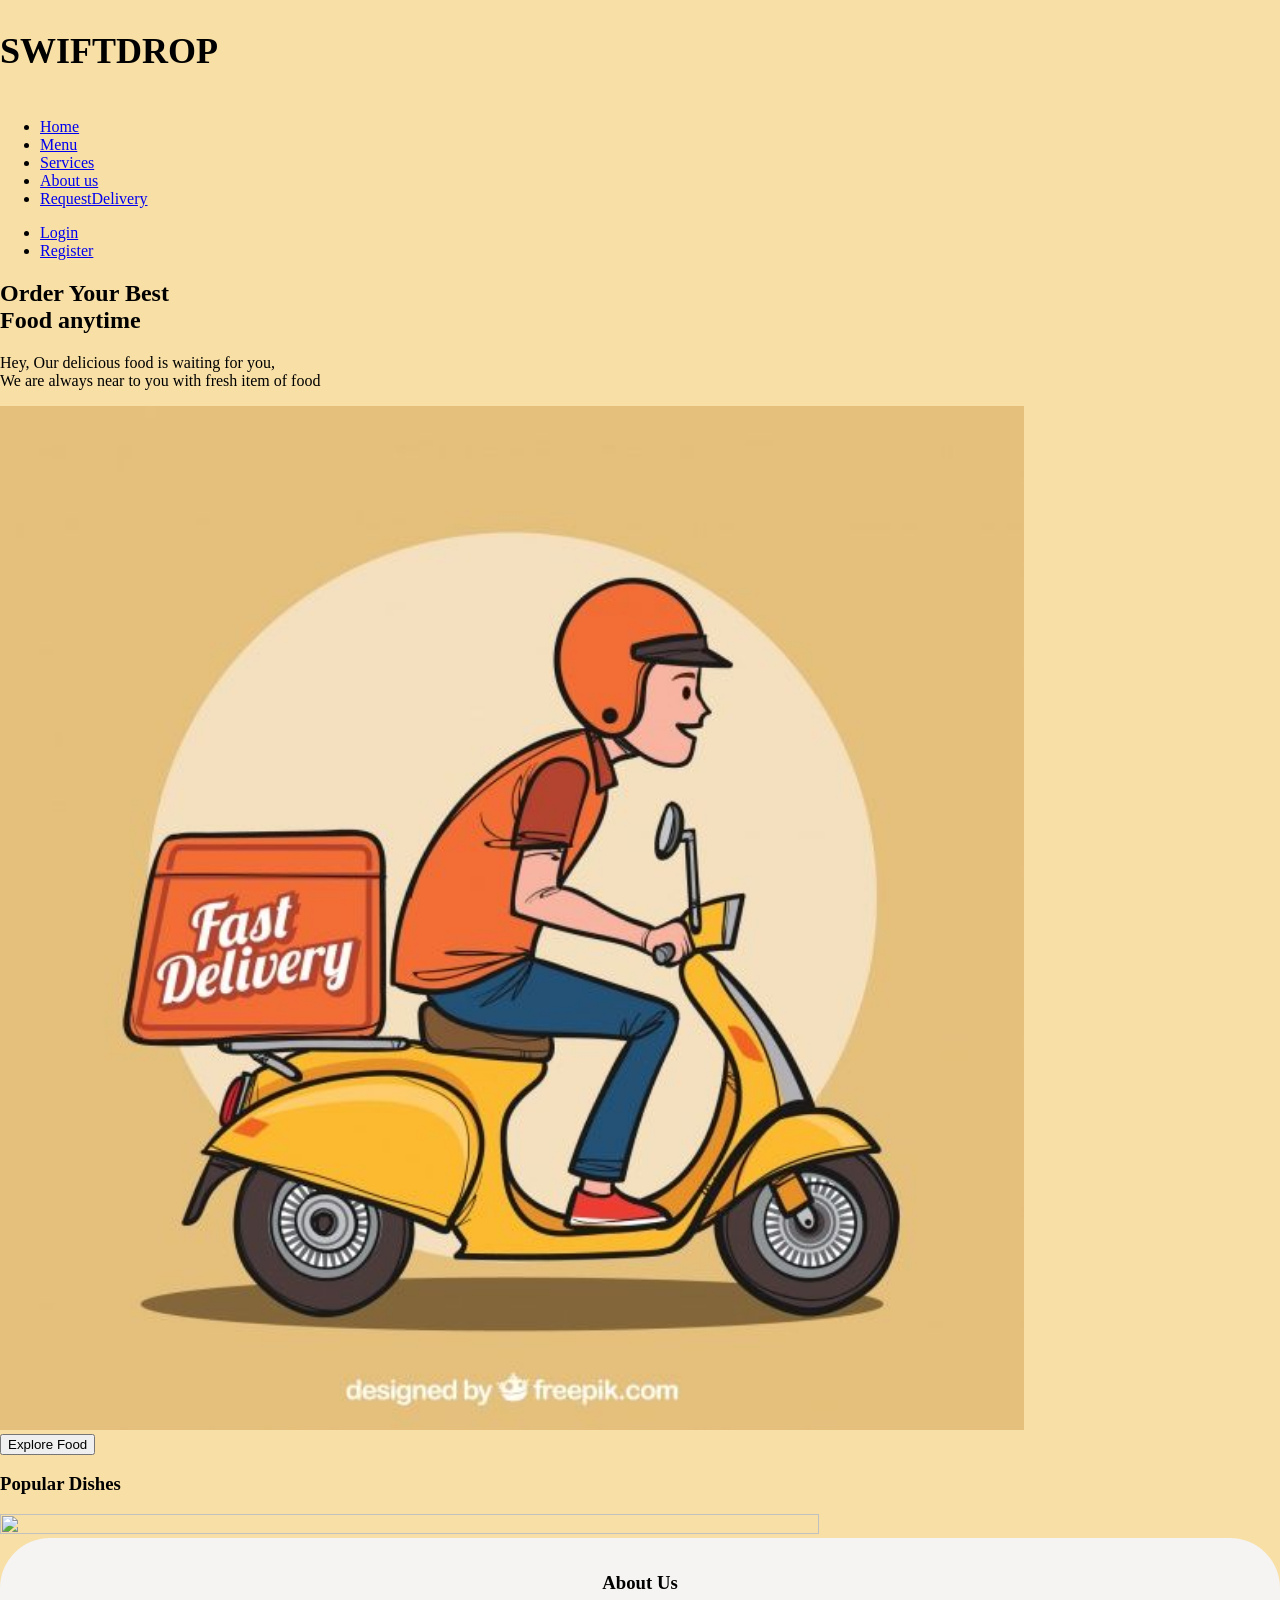
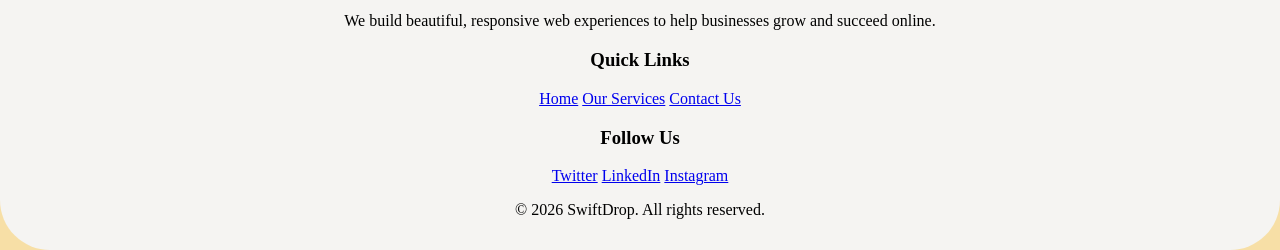
==== index.html @ 2331f998 "Merge branch 'bryan' of https://github.com/angel-01-cloud/project into bryan" ====
<!DOCTYPE html>
<html lang="en">
<head>
    <meta charset="UTF-8">
    <meta http-equiv="X-UA-Compatible" content="IE=edge">
    <link rel="stylesheet" href="/assets/css/index.css">
    <link rel="stylesheet" href="./assets/css/header-footer.css">
    <meta name="viewport" content="width=device-width, initial-scale=1.0">
    <title>SWIFTDROP DELIVERY AGENTS</title>
    <link rel="icon" type="logo.jpg" sizes="32x32" href="assets/images/logo.png">
</head>
<body>
      <header>
        <nav>
    
        <div class="nav">
            <div class="logo"><h1>SWIFT<b>DROP</b></h1></div>
            <ul>
                <li><a class="ACTIVE" href="/index.html">Home</a></li>
                <li><a href="./pages/restaurants-menu.html">Menu</a></li>
                <li><a href="/pages/restaurant.html">Services</a></li>
                <li><a href="./pages/about.html">About us</a></li>
                <li><a href="./pages/delivery.html">RequestDelivery</a></li>
            </ul>
            <div>
              <ul class="link">
             <li> <a href="./pages/login.html">Login</a></li>
              <li><a href="./pages/register.html">Register</a></li>
                </ul>
            </div>
             </div>

    </nav>
    </header>
    <section class="grid">
        <div class="content">
            <div class="content-left"></div>
            <div class="info">
                <h2>Order Your Best <br>Food anytime</h2>
                <p>Hey, Our delicious food is waiting for you, <br>
                We are always near to you with fresh item of food</p>
            </div>
            
            </div>
       
            <img src="/assets/images/deivery-image.jpg" alt="fried rice" class="Food-image">
            <figcaption>
                <button>Explore Food</button>
            </figcaption>
            
                
    </section>
    <section class="category">
        <div class="list-items">
            <h3>Popular Dishes</h3>
            <div class="card-list">
                <div class="card">
                    <img src="" alt="">
                </div>
            </div>
        </div>
    </section>
    <footer class="site-footer">
  <div class="footer-container">
    
      <h3>About Us</h3>
      <p>We build beautiful, responsive web experiences to help businesses grow and succeed online.</p>
      <h3>Quick Links</h3>
    
        <a href="#">Home</a>
        <a href="#">Our Services</a>
        <a href="#">Contact Us</a>
      
      <h3>Follow Us</h3>
        <a href="#">Twitter</a>
        <a href="#">LinkedIn</a>
        <a href="#">Instagram</a>
    

  
    <p>&copy; 2026 SwiftDrop. All rights reserved.</p>
  </div>
</footer>
</body>
</html>
---- assets/css/index.css ----
body{
    margin: 0;
    background-color: #f7dfa6;
    
}



/* ============INPUT=========== */

input{ 
    padding: 10px 20px;
    cursor: pointer;
    font-weight: 600;
}
img{
    width: 80%;
    height: 10%;
}
---- assets/css/header-footer.css ----
footer{
background:#f5f4f2;
color:black;
padding:15px;
text-align: center;
border: none;
border-radius: 50px;
}
.navbar {
    display: flex;
    justify-content: space-between;
    align-items: center;
    padding: 20px 0;
}

.logo {
    font-size: 24px;
    font-weight: 700;
    color: var(--primary-orange);
    display: flex;
    align-items: center;
    gap: 8px;
}

.nav-links {
    display: flex;
    gap: 30px;
    font-size: 14px;
    font-weight: 500;
}

.nav-links .active {
    font-weight: 700;
    position: relative;
}

.nav-links .active::after {
    content: '.';
    color: var(--primary-orange);
    position: absolute;
    bottom: -15px;
    left: 45%;
    font-size: 20px;
}

.nav-actions {
    display: flex;
    align-items: center;
    gap: 20px;
    font-size: 16px;
    color: #333;
}

.btn-login {
    background-color: var(--primary-orange);
    color: white;
    padding: 10px 24px;
    border-radius: 8px;
    font-weight: 600;
}
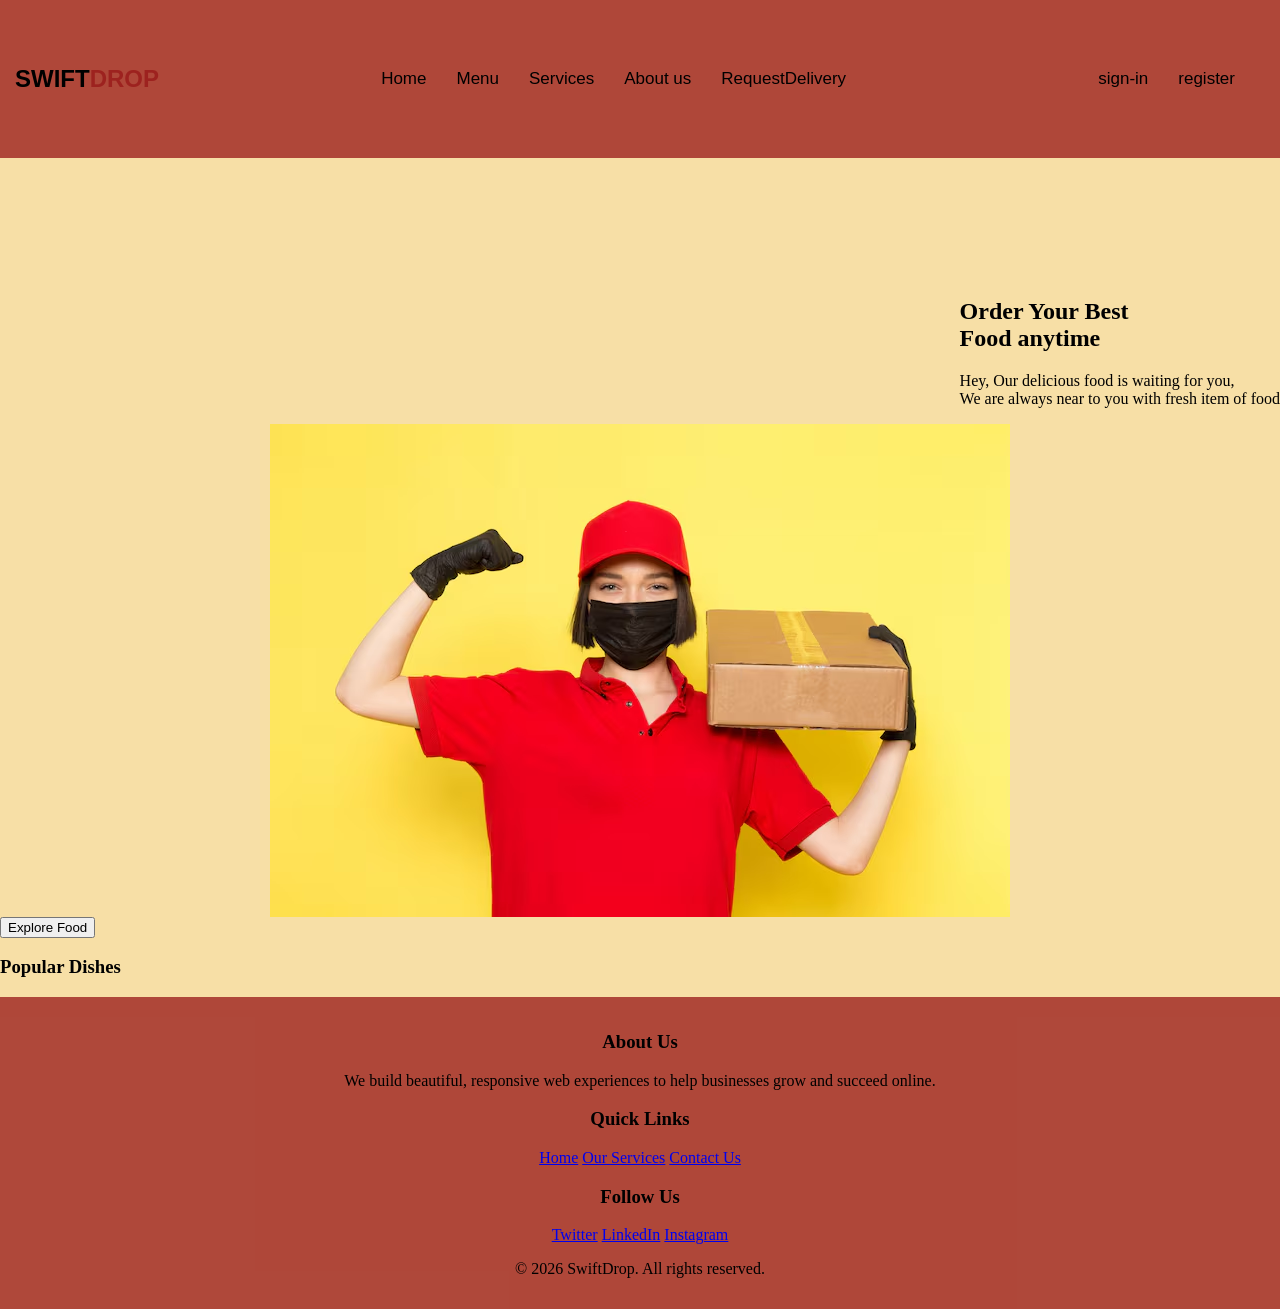
==== commit dc19faf5: "second commit" ====
--- a/index.html
+++ b/index.html
@@ -10,28 +10,30 @@
     <link rel="icon" type="logo.jpg" sizes="32x32" href="assets/images/logo.png">
 </head>
 <body>
-      <header>
+    <header>
         <nav>
     
         <div class="nav">
             <div class="logo"><h1>SWIFT<b>DROP</b></h1></div>
             <ul>
                 <li><a class="ACTIVE" href="/index.html">Home</a></li>
-                <li><a href="./pages/restaurants-menu.html">Menu</a></li>
+                <li><a href="/pages/restaurants-menu.html">Menu</a></li>
                 <li><a href="/pages/restaurant.html">Services</a></li>
-                <li><a href="./pages/about.html">About us</a></li>
-                <li><a href="./pages/delivery.html">RequestDelivery</a></li>
+                <li><a href="/pages/about.html">About us</a></li>
+                <li><a href="/pages/delivery.html">RequestDelivery</a></li>
             </ul>
             <div>
               <ul class="link">
-             <li> <a href="./pages/login.html">Login</a></li>
-              <li><a href="./pages/register.html">Register</a></li>
+             <li> <a href="login.html">sign-in</a></li>
+              <li><a href="register.html">register</a></li>
                 </ul>
             </div>
              </div>
 
     </nav>
     </header>
+
+
     <section class="grid">
         <div class="content">
             <div class="content-left"></div>
@@ -43,12 +45,12 @@
             
             </div>
        
-            <img src="/assets/images/deivery-image.jpg" alt="fried rice" class="Food-image">
+            <img src="/assets/images/background.jpg" alt="fried rice">
             <figcaption>
                 <button>Explore Food</button>
             </figcaption>
             
-                
+                </div>
     </section>
     <section class="category">
         <div class="list-items">
--- a/assets/css/index.css
+++ b/assets/css/index.css
@@ -8,7 +8,52 @@
 }
 
 
+/* ========Menu====== */
+.nav{
+    width: 100%;
+    display: flex;
+    justify-content: space-between;
+    align-items: center;
+    padding: 30px 0;
+}
 
+.nav .logo h1{
+    font-weight: 600;
+    font-family: sans-serif;
+    color: #000000;
+}
+
+.nav .logo b{
+    color: rgba(152, 22, 22, 0.752);
+}
+.nav ul{
+    display: flex;
+    list-style: none;
+}
+
+.nav ul li{
+    margin-right: 30px;
+}
+
+.nav ul li a{
+    text-decoration: none;
+    color: #000000;
+    font-weight: 500;
+    font-family: sans-serif;
+    font-size: 17px;
+}
+
+/* ======= Active =========*/
+
+.nav ul .active::after{
+    content: " ";
+    width: 50px;
+    height: 3px;
+    background-color: #f7dfa6;
+    display: flex;
+    position: relative;
+    margin-left: 10px;
+}
 /* ============INPUT=========== */
 
 input{ 
@@ -16,10 +61,62 @@
     cursor: pointer;
     font-weight: 600;
 }
-img{
-    width: 80%;
-    height: 10%;
+
+.signin{
+    background: transparent;
+    border: none;
 }
+
+.signup{
+    background-color: #ff511c;
+    color: #ffffff;
+
+}
+
+/* ==========CONTENT========== */
+.content{
+    display: grid;
+    grid-template-columns: 50% auto;
+    gap: 30px;
+    margin-top: 120px;
+    align-items: center;
+    justify-content: space-between;
+    width: 100%;
+}
+/* #Content Text*/
+/* ========LEFT-SIDE======== */
+
+
+/* #Content */
+/* ========BUTTON========= */
+img{ 
+    display: block;
+    margin-left: auto;
+    margin-right: auto;
+    
+}
+.content .content-left button{
+    padding: 10px 23px;
+    background-color: #ff511c;
+    color: #ffffff;
+    border-radius: 5px;
+    border: none;
+    cursor: pointer;
+}
+
+/* #Content Image*/
+/* ==========RIGHT-SIDE========= */
 
 
 
+/* #Content */
+/* =========ANIMATION========== */
+
+@keyframes rotate {
+    0%{
+        transform: rotate(0deg);
+     }
+     100%{
+        transform: rotate(360deg);
+     }
+}
--- a/assets/css/header-footer.css
+++ b/assets/css/header-footer.css
@@ -1,62 +1,65 @@
+header{
+background:rgba(152, 22, 22, 0.752);
+color:rgb(0, 0, 0);
+padding:15px;
+font-family: Georgia;
+text-align: left;
 
+}
 
 footer{
-background:#f5f4f2;
+background:rgba(152, 22, 22, 0.752);
 color:black;
 padding:15px;
 text-align: center;
-border: none;
-border-radius: 50px;
 }
-.navbar {
+.nav{
+    width: 100%;
     display: flex;
     justify-content: space-between;
     align-items: center;
-    padding: 20px 0;
+    padding: 30px 0;
 }
 
-.logo {
-    font-size: 24px;
-    font-weight: 700;
-    color: var(--primary-orange);
-    display: flex;
-    align-items: center;
-    gap: 8px;
+
+.nav .logo h1{
+    font-weight: 600;
+    font-family: sans-serif;
+    color: #000000;
 }
 
-.nav-links {
+.nav .logo b{
+    color: rgba(152, 22, 22, 0.752);
+}
+.nav ul{
     display: flex;
-    gap: 30px;
-    font-size: 14px;
-    font-weight: 500;
+    list-style: none;
 }
 
-.nav-links .active {
-    font-weight: 700;
-    position: relative;
+.nav ul li{
+    margin-right: 30px;
 }
 
-.nav-links .active::after {
-    content: '.';
-    color: var(--primary-orange);
-    position: absolute;
-    bottom: -15px;
-    left: 45%;
-    font-size: 20px;
+.nav ul li a{
+    text-decoration: none;
+    color: #000000;
+    font-weight: 500;
+    font-family: sans-serif;
+    font-size: 17px;
 }
 
-.nav-actions {
+/* ======= Active =========*/
+
+.nav ul .active::after{
+    content: " ";
+    width: 50px;
+    height: 3px;
+    background-color: #f7dfa6;
     display: flex;
-    align-items: center;
-    gap: 20px;
-    font-size: 16px;
-    color: #333;
+    position: relative;
+    margin-left: 10px;
 }
-
-.btn-login {
-    background-color: var(--primary-orange);
-    color: white;
-    padding: 10px 24px;
-    border-radius: 8px;
-    font-weight: 600;
-}+.link{
+      display: flex;
+    list-style: none;
+}
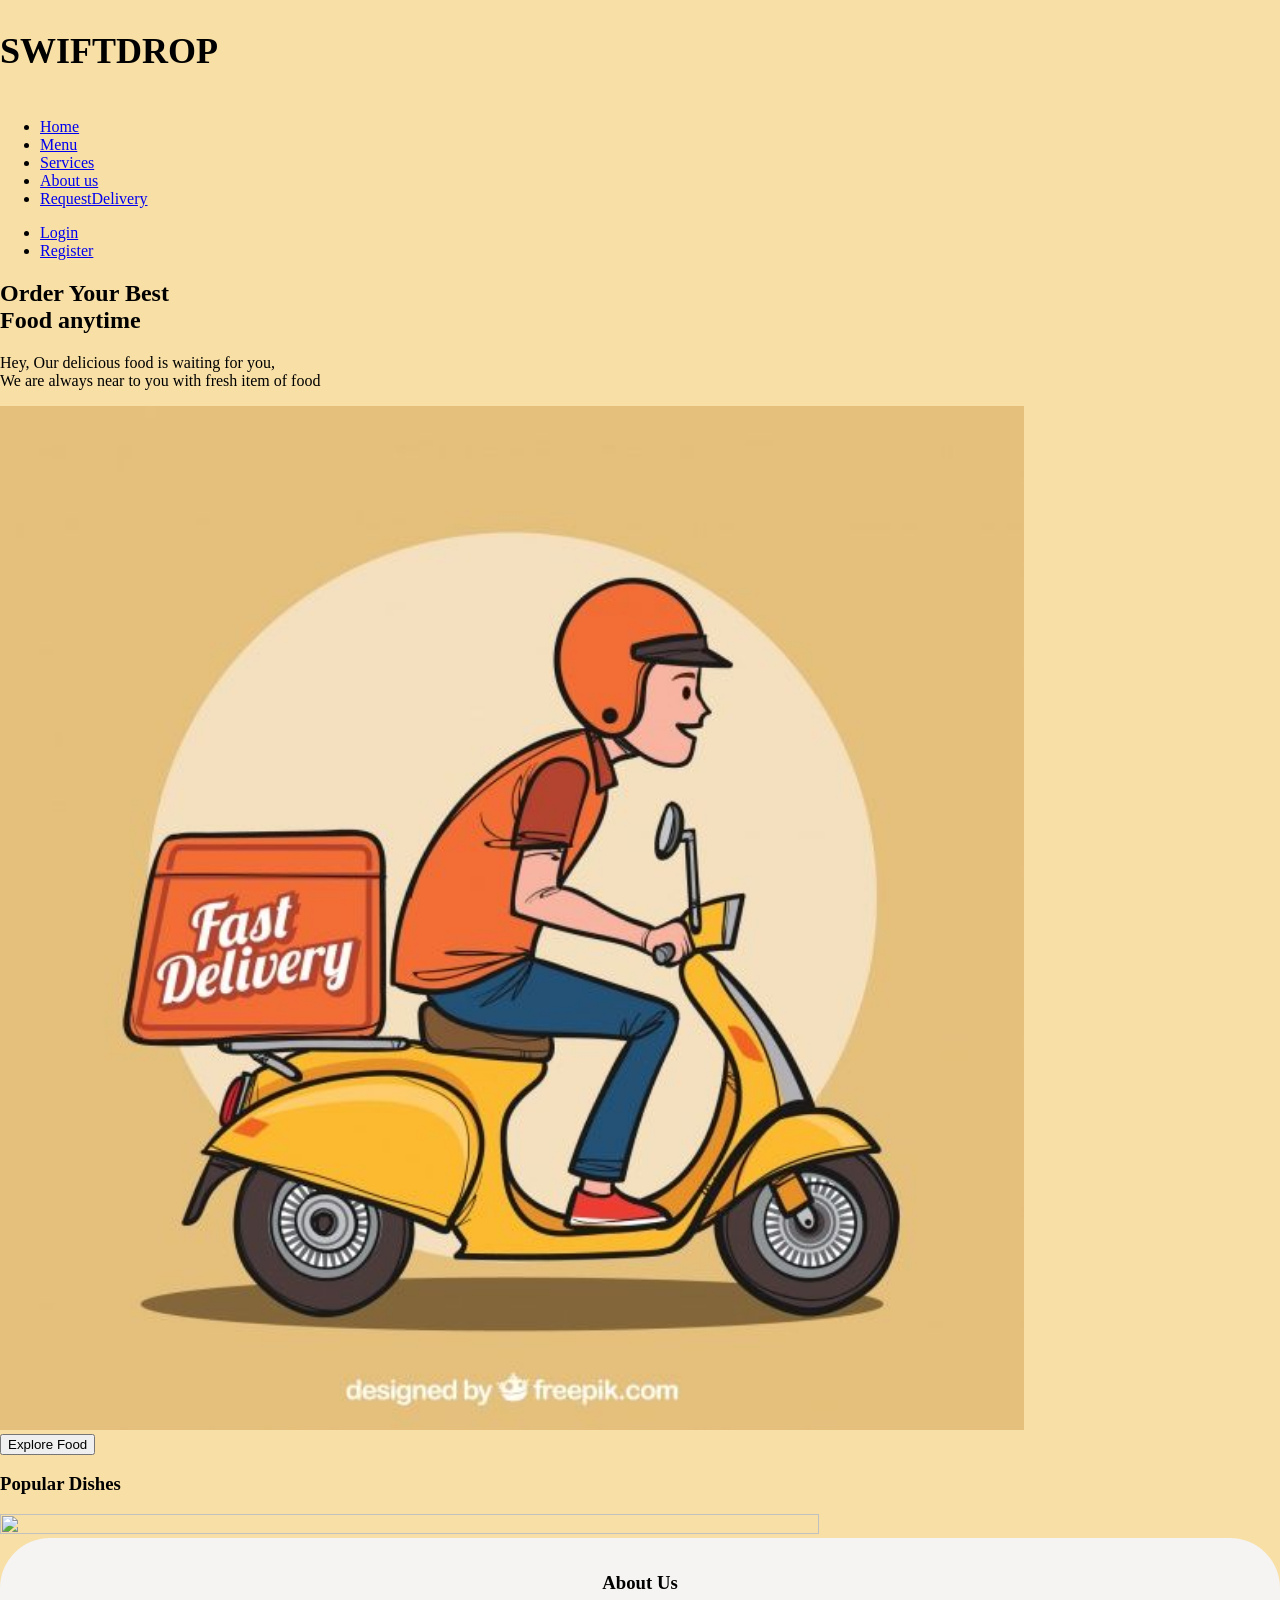
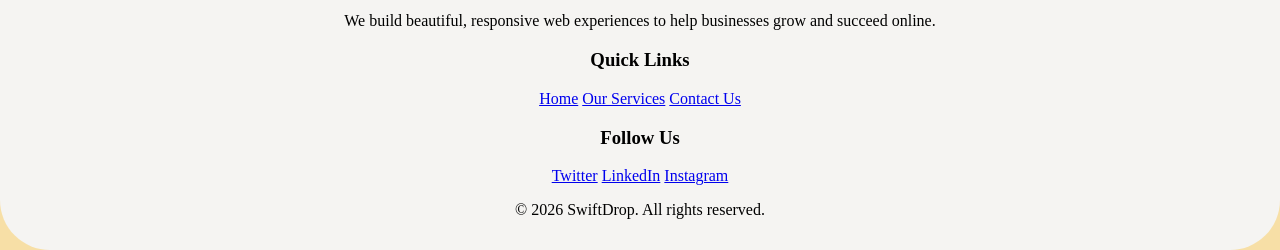
==== commit 82f7173e: "Merge pull request #2 from angel-01-cloud/bryan ze commi" ====
--- a/index.html
+++ b/index.html
@@ -10,30 +10,24 @@
     <link rel="icon" type="logo.jpg" sizes="32x32" href="assets/images/logo.png">
 </head>
 <body>
-    <header>
-        <nav>
-    
+    <section class="menu">
         <div class="nav">
             <div class="logo"><h1>SWIFT<b>DROP</b></h1></div>
             <ul>
                 <li><a class="ACTIVE" href="/index.html">Home</a></li>
-                <li><a href="/pages/restaurants-menu.html">Menu</a></li>
+                <li><a href="./pages/restaurants-menu.html">Menu</a></li>
                 <li><a href="/pages/restaurant.html">Services</a></li>
-                <li><a href="/pages/about.html">About us</a></li>
-                <li><a href="/pages/delivery.html">RequestDelivery</a></li>
+                <li><a href="./pages/about.html">About us</a></li>
+                <li><a href="./pages/delivery.html">RequestDelivery</a></li>
             </ul>
             <div>
               <ul class="link">
-             <li> <a href="login.html">sign-in</a></li>
-              <li><a href="register.html">register</a></li>
+             <li> <a href="./pages/login.html">Login</a></li>
+              <li><a href="./pages/register.html">Register</a></li>
                 </ul>
             </div>
              </div>
-
-    </nav>
-    </header>
-
-
+    </section>
     <section class="grid">
         <div class="content">
             <div class="content-left"></div>
@@ -45,12 +39,12 @@
             
             </div>
        
-            <img src="/assets/images/background.jpg" alt="fried rice">
+            <img src="/assets/images/deivery-image.jpg" alt="fried rice" class="Food-image">
             <figcaption>
                 <button>Explore Food</button>
             </figcaption>
             
-                </div>
+                
     </section>
     <section class="category">
         <div class="list-items">
--- a/assets/css/index.css
+++ b/assets/css/index.css
@@ -8,52 +8,7 @@
 }
 
 
-/* ========Menu====== */
-.nav{
-    width: 100%;
-    display: flex;
-    justify-content: space-between;
-    align-items: center;
-    padding: 30px 0;
-}
 
-.nav .logo h1{
-    font-weight: 600;
-    font-family: sans-serif;
-    color: #000000;
-}
-
-.nav .logo b{
-    color: rgba(152, 22, 22, 0.752);
-}
-.nav ul{
-    display: flex;
-    list-style: none;
-}
-
-.nav ul li{
-    margin-right: 30px;
-}
-
-.nav ul li a{
-    text-decoration: none;
-    color: #000000;
-    font-weight: 500;
-    font-family: sans-serif;
-    font-size: 17px;
-}
-
-/* ======= Active =========*/
-
-.nav ul .active::after{
-    content: " ";
-    width: 50px;
-    height: 3px;
-    background-color: #f7dfa6;
-    display: flex;
-    position: relative;
-    margin-left: 10px;
-}
 /* ============INPUT=========== */
 
 input{ 
@@ -61,62 +16,10 @@
     cursor: pointer;
     font-weight: 600;
 }
-
-.signin{
-    background: transparent;
-    border: none;
+img{
+    width: 80%;
+    height: 10%;
 }
-
-.signup{
-    background-color: #ff511c;
-    color: #ffffff;
-
-}
-
-/* ==========CONTENT========== */
-.content{
-    display: grid;
-    grid-template-columns: 50% auto;
-    gap: 30px;
-    margin-top: 120px;
-    align-items: center;
-    justify-content: space-between;
-    width: 100%;
-}
-/* #Content Text*/
-/* ========LEFT-SIDE======== */
-
-
-/* #Content */
-/* ========BUTTON========= */
-img{ 
-    display: block;
-    margin-left: auto;
-    margin-right: auto;
-    
-}
-.content .content-left button{
-    padding: 10px 23px;
-    background-color: #ff511c;
-    color: #ffffff;
-    border-radius: 5px;
-    border: none;
-    cursor: pointer;
-}
-
-/* #Content Image*/
-/* ==========RIGHT-SIDE========= */
 
 
 
-/* #Content */
-/* =========ANIMATION========== */
-
-@keyframes rotate {
-    0%{
-        transform: rotate(0deg);
-     }
-     100%{
-        transform: rotate(360deg);
-     }
-}
--- a/assets/css/header-footer.css
+++ b/assets/css/header-footer.css
@@ -1,65 +1,62 @@
-header{
-background:rgba(152, 22, 22, 0.752);
-color:rgb(0, 0, 0);
-padding:15px;
-font-family: Georgia;
-text-align: left;
 
-}
 
 footer{
-background:rgba(152, 22, 22, 0.752);
+background:#f5f4f2;
 color:black;
 padding:15px;
 text-align: center;
+border: none;
+border-radius: 50px;
 }
-.nav{
-    width: 100%;
+.navbar {
     display: flex;
     justify-content: space-between;
     align-items: center;
-    padding: 30px 0;
+    padding: 20px 0;
 }
 
-
-.nav .logo h1{
-    font-weight: 600;
-    font-family: sans-serif;
-    color: #000000;
+.logo {
+    font-size: 24px;
+    font-weight: 700;
+    color: var(--primary-orange);
+    display: flex;
+    align-items: center;
+    gap: 8px;
 }
 
-.nav .logo b{
-    color: rgba(152, 22, 22, 0.752);
-}
-.nav ul{
+.nav-links {
     display: flex;
-    list-style: none;
+    gap: 30px;
+    font-size: 14px;
+    font-weight: 500;
 }
 
-.nav ul li{
-    margin-right: 30px;
+.nav-links .active {
+    font-weight: 700;
+    position: relative;
 }
 
-.nav ul li a{
-    text-decoration: none;
-    color: #000000;
-    font-weight: 500;
-    font-family: sans-serif;
-    font-size: 17px;
+.nav-links .active::after {
+    content: '.';
+    color: var(--primary-orange);
+    position: absolute;
+    bottom: -15px;
+    left: 45%;
+    font-size: 20px;
 }
 
-/* ======= Active =========*/
+.nav-actions {
+    display: flex;
+    align-items: center;
+    gap: 20px;
+    font-size: 16px;
+    color: #333;
+}
 
-.nav ul .active::after{
-    content: " ";
-    width: 50px;
-    height: 3px;
-    background-color: #f7dfa6;
-    display: flex;
-    position: relative;
-    margin-left: 10px;
-}
-.link{
-      display: flex;
-    list-style: none;
-}
+.btn-login {
+    background-color: var(--primary-orange);
+    color: white;
+    padding: 10px 24px;
+    border-radius: 8px;
+    font-weight: 600;
+}
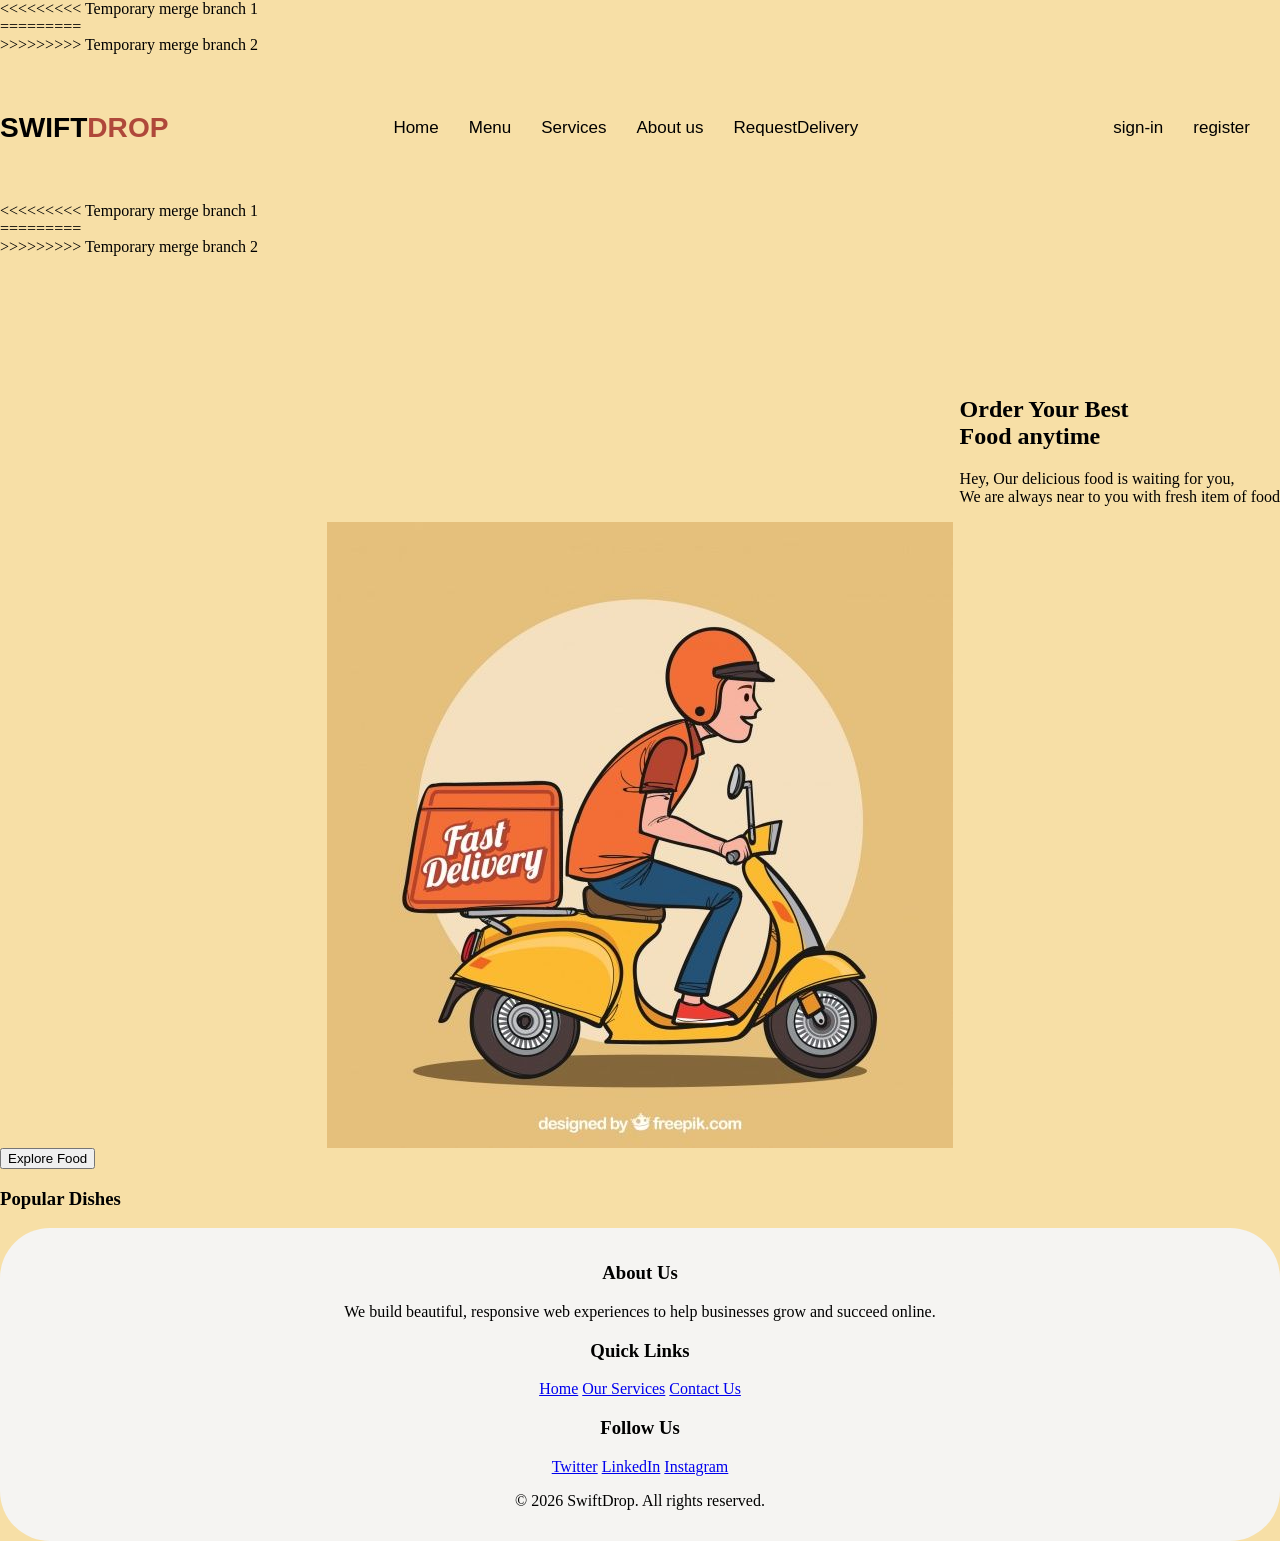
==== commit 9a288302: "third commit" ====
--- a/index.html
+++ b/index.html
@@ -10,24 +10,37 @@
     <link rel="icon" type="logo.jpg" sizes="32x32" href="assets/images/logo.png">
 </head>
 <body>
-    <section class="menu">
+<<<<<<<<< Temporary merge branch 1
+    <header>
+        <nav>
+=========
+      <header>
+        <nav>
+    
+>>>>>>>>> Temporary merge branch 2
         <div class="nav">
             <div class="logo"><h1>SWIFT<b>DROP</b></h1></div>
             <ul>
                 <li><a class="ACTIVE" href="/index.html">Home</a></li>
-                <li><a href="./pages/restaurants-menu.html">Menu</a></li>
+                <li><a href="/pages/restaurants-menu.html">Menu</a></li>
                 <li><a href="/pages/restaurant.html">Services</a></li>
-                <li><a href="./pages/about.html">About us</a></li>
-                <li><a href="./pages/delivery.html">RequestDelivery</a></li>
+                <li><a href="/pages/about.html">About us</a></li>
+                <li><a href="/pages/delivery.html">RequestDelivery</a></li>
             </ul>
             <div>
               <ul class="link">
-             <li> <a href="./pages/login.html">Login</a></li>
-              <li><a href="./pages/register.html">Register</a></li>
+             <li> <a href="login.html">sign-in</a></li>
+              <li><a href="register.html">register</a></li>
                 </ul>
             </div>
              </div>
-    </section>
+<<<<<<<<< Temporary merge branch 1
+             </nav>
+=========
+
+    </nav>
+>>>>>>>>> Temporary merge branch 2
+    </header>
     <section class="grid">
         <div class="content">
             <div class="content-left"></div>
--- a/assets/css/index.css
+++ b/assets/css/index.css
@@ -16,9 +16,53 @@
     cursor: pointer;
     font-weight: 600;
 }
+<<<<<<< HEAD
+
+.signin{
+    background: transparent;
+    border: none;
+}
+
+.signup{
+    background-color: #ff511c;
+    color: #ffffff;
+
+}
+
+/* ==========CONTENT========== */
+.content{
+    display: grid;
+    grid-template-columns: 50% auto;
+    gap: 30px;
+    margin-top: 120px;
+    align-items: center;
+    justify-content: space-between;
+    width: 100%;
+}
+/* #Content Text*/
+/* ========LEFT-SIDE======== */
+
+
+/* #Content */
+/* ========BUTTON========= */
+img{ 
+    display: block;
+    margin-left: auto;
+    margin-right: auto;
+    
+}
+.content .content-left button{
+    padding: 10px 23px;
+    background-color: #ff511c;
+    color: #ffffff;
+    border-radius: 5px;
+    border: none;
+    cursor: pointer;
+=======
 img{
     width: 80%;
     height: 10%;
+>>>>>>> 474cf86bf242552d53329ace3ba8c3012b747d9c
 }
 
 
--- a/assets/css/header-footer.css
+++ b/assets/css/header-footer.css
@@ -59,4 +59,54 @@
     padding: 10px 24px;
     border-radius: 8px;
     font-weight: 600;
-}+}
+.nav{
+    width: 100%;
+    display: flex;
+    justify-content: space-between;
+    align-items: center;
+    padding: 30px 0;
+}
+
+
+.nav .logo h1{
+    font-weight: 600;
+    font-family: sans-serif;
+    color: #000000;
+}
+
+.nav .logo b{
+    color: rgba(152, 22, 22, 0.752);
+}
+.nav ul{
+    display: flex;
+    list-style: none;
+}
+
+.nav ul li{
+    margin-right: 30px;
+}
+
+.nav ul li a{
+    text-decoration: none;
+    color: #000000;
+    font-weight: 500;
+    font-family: sans-serif;
+    font-size: 17px;
+}
+
+/* ======= Active =========*/
+
+.nav ul .active::after{
+    content: " ";
+    width: 50px;
+    height: 3px;
+    background-color: #f7dfa6;
+    display: flex;
+    position: relative;
+    margin-left: 10px;
+}
+.link{
+      display: flex;
+    list-style: none;
+}
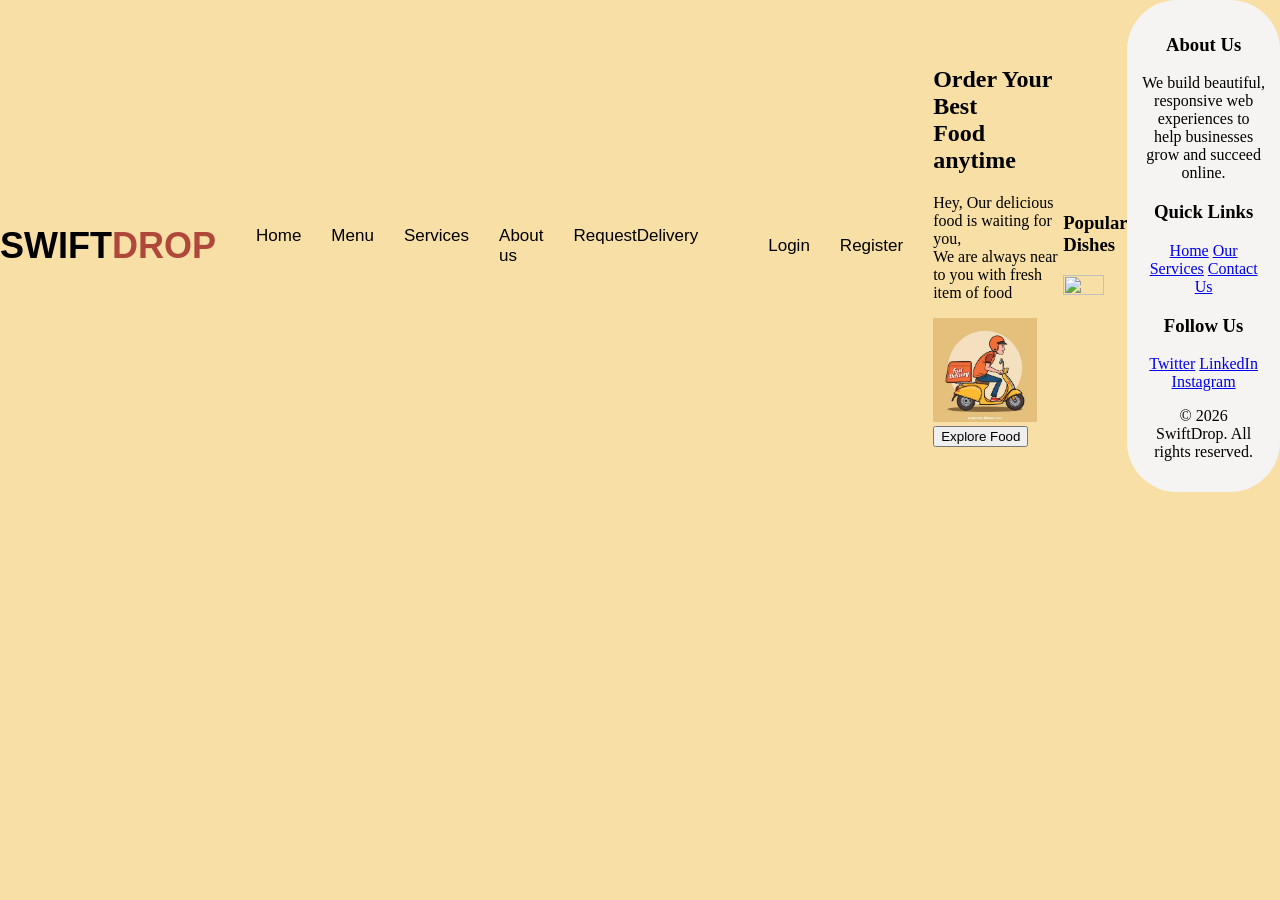
==== commit 501545a4: "Merge branch 'main' into thiery" ====
--- a/index.html
+++ b/index.html
@@ -10,37 +10,24 @@
     <link rel="icon" type="logo.jpg" sizes="32x32" href="assets/images/logo.png">
 </head>
 <body>
-<<<<<<<<< Temporary merge branch 1
-    <header>
-        <nav>
-=========
-      <header>
-        <nav>
-    
->>>>>>>>> Temporary merge branch 2
+    <section class="menu">
         <div class="nav">
             <div class="logo"><h1>SWIFT<b>DROP</b></h1></div>
             <ul>
                 <li><a class="ACTIVE" href="/index.html">Home</a></li>
-                <li><a href="/pages/restaurants-menu.html">Menu</a></li>
+                <li><a href="./pages/restaurants-menu.html">Menu</a></li>
                 <li><a href="/pages/restaurant.html">Services</a></li>
-                <li><a href="/pages/about.html">About us</a></li>
-                <li><a href="/pages/delivery.html">RequestDelivery</a></li>
+                <li><a href="./pages/about.html">About us</a></li>
+                <li><a href="./pages/delivery.html">RequestDelivery</a></li>
             </ul>
             <div>
               <ul class="link">
-             <li> <a href="login.html">sign-in</a></li>
-              <li><a href="register.html">register</a></li>
+             <li> <a href="./pages/login.html">Login</a></li>
+              <li><a href="./pages/register.html">Register</a></li>
                 </ul>
             </div>
              </div>
-<<<<<<<<< Temporary merge branch 1
-             </nav>
-=========
-
-    </nav>
->>>>>>>>> Temporary merge branch 2
-    </header>
+    </section>
     <section class="grid">
         <div class="content">
             <div class="content-left"></div>
--- a/assets/css/index.css
+++ b/assets/css/index.css
@@ -4,6 +4,9 @@
 body{
     margin: 0;
     background-color: #f7dfa6;
+    display: flex;
+    justify-content: center;
+    align-items: center;
     
 }
 
@@ -16,53 +19,9 @@
     cursor: pointer;
     font-weight: 600;
 }
-<<<<<<< HEAD
-
-.signin{
-    background: transparent;
-    border: none;
-}
-
-.signup{
-    background-color: #ff511c;
-    color: #ffffff;
-
-}
-
-/* ==========CONTENT========== */
-.content{
-    display: grid;
-    grid-template-columns: 50% auto;
-    gap: 30px;
-    margin-top: 120px;
-    align-items: center;
-    justify-content: space-between;
-    width: 100%;
-}
-/* #Content Text*/
-/* ========LEFT-SIDE======== */
-
-
-/* #Content */
-/* ========BUTTON========= */
-img{ 
-    display: block;
-    margin-left: auto;
-    margin-right: auto;
-    
-}
-.content .content-left button{
-    padding: 10px 23px;
-    background-color: #ff511c;
-    color: #ffffff;
-    border-radius: 5px;
-    border: none;
-    cursor: pointer;
-=======
 img{
     width: 80%;
     height: 10%;
->>>>>>> 474cf86bf242552d53329ace3ba8c3012b747d9c
 }
 
 
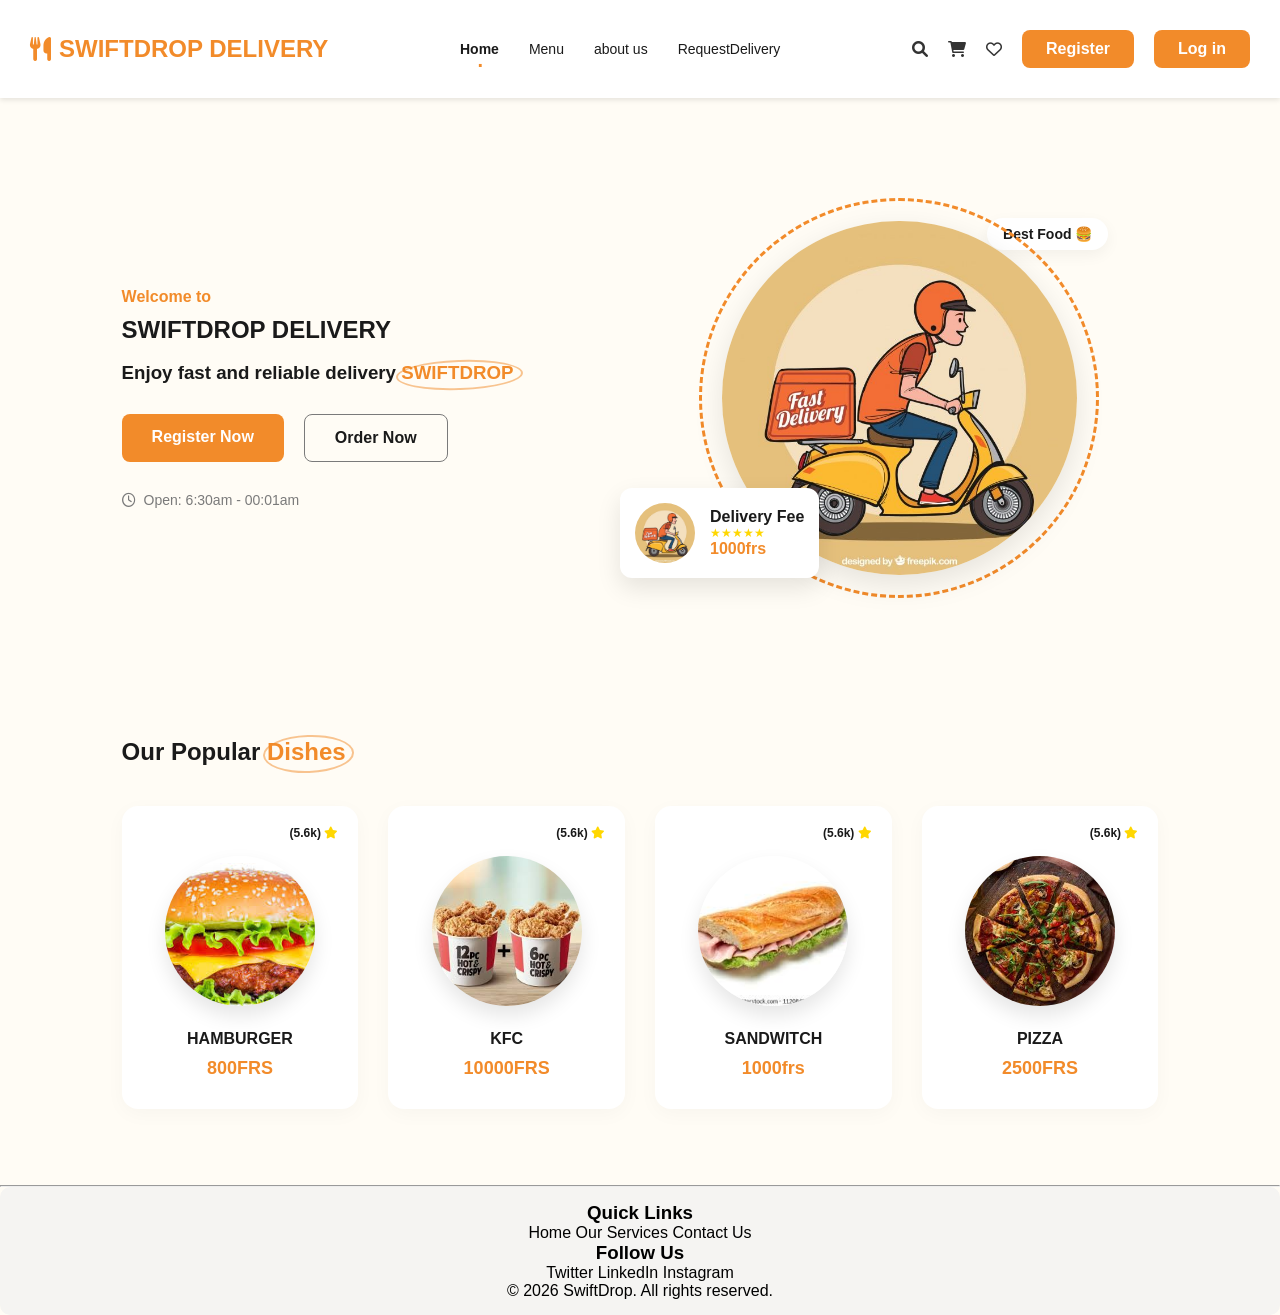
==== commit cd48e50b: "first commit" ====
--- a/index.html
+++ b/index.html
@@ -2,65 +2,114 @@
 <html lang="en">
 <head>
     <meta charset="UTF-8">
-    <meta http-equiv="X-UA-Compatible" content="IE=edge">
-    <link rel="stylesheet" href="/assets/css/index.css">
-    <link rel="stylesheet" href="./assets/css/header-footer.css">
     <meta name="viewport" content="width=device-width, initial-scale=1.0">
-    <title>SWIFTDROP DELIVERY AGENTS</title>
-    <link rel="icon" type="logo.jpg" sizes="32x32" href="assets/images/logo.png">
+    <title>SWIFTDROP DELIVERY</title>
+    <link href="https://fonts.googleapis.com/css2?family=Poppins:wght@400;500;600;700&display=swap" rel="stylesheet">
+    <link rel="stylesheet" href="https://cdnjs.cloudflare.com/ajax/libs/font-awesome/6.0.0/css/all.min.css">
+    <link rel="stylesheet" href="/assets/css/header-footer.css">
+    <link rel="stylesheet" href="/assets/css/idex.css">
+    <script src="/assets/js/responsive.js"></script>
+    
 </head>
 <body>
-    <section class="menu">
-        <div class="nav">
-            <div class="logo"><h1>SWIFT<b>DROP</b></h1></div>
-            <ul>
-                <li><a class="ACTIVE" href="/index.html">Home</a></li>
-                <li><a href="./pages/restaurants-menu.html">Menu</a></li>
-                <li><a href="/pages/restaurant.html">Services</a></li>
-                <li><a href="./pages/about.html">About us</a></li>
-                <li><a href="./pages/delivery.html">RequestDelivery</a></li>
-            </ul>
-            <div>
-              <ul class="link">
-             <li> <a href="./pages/login.html">Login</a></li>
-              <li><a href="./pages/register.html">Register</a></li>
-                </ul>
-            </div>
-             </div>
-    </section>
-    <section class="grid">
-        <div class="content">
-            <div class="content-left"></div>
-            <div class="info">
-                <h2>Order Your Best <br>Food anytime</h2>
-                <p>Hey, Our delicious food is waiting for you, <br>
-                We are always near to you with fresh item of food</p>
+
+    <header class="navbar">
+        <div class="logo">
+            <i class="fa-solid fa-utensils" style="color: #f28b2a;"></i>
+            <span>SWIFTDROP DELIVERY</span>
+        </div>
+        <nav class="nav-links">
+            <a href="index.html" class="active">Home</a>
+            <a href="/pages/restaurants-menu.html">Menu</a>
+            <a href="/pages/about.html">about us</a>
+            <a href="/pages/delivery.html">RequestDelivery</a>
+            
+        </nav>
+        <div class="nav-actions">
+            <i class="fa-solid fa-magnifying-glass"></i>
+            <i class="fa-solid fa-cart-shopping"></i>
+            <i class="fa-regular fa-heart"></i>
+            <a href="/pages/register.html" class="btn-login">Register</a>
+             <a href="/pages/login.html" class="btn-login">Log in</a>
+        </div>
+    </header>
+
+    <main>
+        <section class="hero">
+            <div class="hero-content">
+                <p class="welcome-text">Welcome to</p>
+                <h2>SWIFTDROP DELIVERY</h2><br><h3>Enjoy fast and reliable delivery  <span class="highlight">SWIFTDROP</span></h3>
+                <p class="description">
+
+                </p>
+                <div class="hero-buttons">
+                    <a href="/pages/register.html" class="btn-primary">Register Now</a>
+                    <a href="/pages/delivery.html" class="btn-secondary"> Order Now</a>
+                </div>
+                <div class="hours">
+                    <i class="fa-regular fa-clock"></i> Open: 6:30am - 00:01am
+                </div>
             </div>
             
-            </div>
-       
-            <img src="/assets/images/deivery-image.jpg" alt="fried rice" class="Food-image">
-            <figcaption>
-                <button>Explore Food</button>
-            </figcaption>
-            
+            <div class="hero-image-wrapper">
+                <div class="floating-badge top-right">Best Food 🍔</div>
                 
-    </section>
-    <section class="category">
-        <div class="list-items">
-            <h3>Popular Dishes</h3>
-            <div class="card-list">
-                <div class="card">
-                    <img src="" alt="">
+                <div class="main-plate-container">
+                    <img src="/assets/images/deivery-image.jpg" alt="Healthy Salad" class="main-plate">
+                </div>
+                
+                <div class="floating-card bottom-left">
+                    <img src="/assets/images/deivery-image.jpg" alt="Small salad">
+                    <div class="card-info">
+                        <h4>Delivery Fee</h4>
+                        <div class="stars">★★★★★</div>
+                        <p>1000frs</p>
+                    </div>
                 </div>
             </div>
-        </div>
-    </section>
+        </section>
+
+        <section class="popular-dishes">
+            <div class="section-header">
+                <h2>Our Popular <span class="highlight">Dishes</span></h2>
+                
+            </div>
+
+            <div class="dishes-grid">
+                <div class="dish-card">
+                    <span class="rating">(5.6k) <i class="fa-solid fa-star"></i></span>
+                    <img src="/assets/images/burger.jpg" alt="Hamburger">
+                    <h3>HAMBURGER</h3>
+                    <p class="price">800FRS</p>
+                </div>
+
+                <div class="dish-card">
+                    <span class="rating">(5.6k) <i class="fa-solid fa-star"></i></span>
+                    <img src="/assets/images/kfc.jpg" alt="kfc">
+                    <h3>KFC</h3>
+                    <p class="price">10000FRS</p>
+                </div>
+
+                <div class="dish-card">
+                    <span class="rating">(5.6k) <i class="fa-solid fa-star"></i></span>
+                    <img src="/assets/images/sandwitch.jpg" alt="Pasta">
+                    <h3>SANDWITCH</h3>
+                    <p class="price">1000frs</p>
+                </div>
+
+                <div class="dish-card">
+                    <span class="rating">(5.6k) <i class="fa-solid fa-star"></i></span>
+                    <img src="/assets/images/pizza.jpg" alt="pizza">
+                    <h3>PIZZA</h3>
+                    <p class="price">2500FRS</p>
+                </div>
+            </div>
+        </section>
+    </main>
+    <br><br>
+    <hr>
     <footer class="site-footer">
   <div class="footer-container">
-    
-      <h3>About Us</h3>
-      <p>We build beautiful, responsive web experiences to help businesses grow and succeed online.</p>
       <h3>Quick Links</h3>
     
         <a href="#">Home</a>
@@ -77,5 +126,6 @@
     <p>&copy; 2026 SwiftDrop. All rights reserved.</p>
   </div>
 </footer>
+
 </body>
 </html>
--- a/assets/css/header-footer.css
+++ b/assets/css/header-footer.css
@@ -6,13 +6,31 @@
 padding:15px;
 text-align: center;
 border: none;
-border-radius: 50px;
-}
+border-radius: 10px;
+width: 100%;
+margin: 0;
+box-sizing: border-box;
+}
+header{
+    position: sticky;
+    top: 0;
+    left: 0;
+    right: 0;
+    width: 100%;
+    border: none;
+    background-color: #ffffff;
+    z-index: 100;
+    box-shadow: 0 2px 5px rgba(0, 0, 0, 0.1);
+    margin: 0;
+    box-sizing: border-box;
+    padding: 0 5%;
+}
+
 .navbar {
     display: flex;
     justify-content: space-between;
     align-items: center;
-    padding: 20px 0;
+    padding: 30px ;
 }
 
 .logo {
@@ -110,3 +128,316 @@
       display: flex;
     list-style: none;
 }
+
+/* ========== RESPONSIVE DESIGN ========== */
+
+/* Hamburger Menu Styles */
+.hamburger {
+    display: none;
+    flex-direction: column;
+    cursor: pointer;
+    gap: 6px;
+}
+
+.hamburger span {
+    width: 25px;
+    height: 3px;
+    background-color: #000;
+    border-radius: 3px;
+    transition: 0.3s;
+}
+
+.hamburger.active span:nth-child(1) {
+    transform: rotate(45deg) translate(8px, 8px);
+}
+
+.hamburger.active span:nth-child(2) {
+    opacity: 0;
+}
+
+.hamburger.active span:nth-child(3) {
+    transform: rotate(-45deg) translate(7px, -7px);
+}
+
+/* Tablet Navigation (769px - 1024px) */
+@media (max-width: 1024px) {
+    .navbar {
+        padding: 20px;
+    }
+
+    .logo {
+        font-size: 20px;
+    }
+
+    .nav-links {
+        gap: 20px;
+        font-size: 13px;
+    }
+
+    .nav-actions {
+        gap: 15px;
+        font-size: 14px;
+    }
+
+    .btn-login {
+        padding: 8px 16px;
+        font-size: 12px;
+    }
+
+    .nav ul li {
+        margin-right: 20px;
+    }
+
+    .nav ul li a {
+        font-size: 15px;
+    }
+}
+
+/* Medium Tablets (641px - 768px) */
+@media (max-width: 768px) {
+    header {
+        padding: 0 3%;
+    }
+
+    .navbar {
+        padding: 15px 0;
+        flex-wrap: wrap;
+    }
+
+    .logo {
+        font-size: 18px;
+    }
+
+    .nav-links {
+        display: none;
+        position: absolute;
+        top: 70px;
+        left: 0;
+        right: 0;
+        flex-direction: column;
+        background-color: white;
+        width: 100%;
+        padding: 20px;
+        gap: 15px;
+        box-shadow: 0 4px 6px rgba(0, 0, 0, 0.1);
+        z-index: 99;
+    }
+
+    .nav-links.active {
+        display: flex;
+    }
+
+    .nav-links a {
+        padding: 10px 0;
+        border-bottom: 1px solid #f0f0f0;
+    }
+
+    .nav-actions {
+        display: none;
+        position: absolute;
+        top: 200px;
+        left: 0;
+        right: 0;
+        flex-direction: column;
+        background-color: white;
+        width: 100%;
+        padding: 20px;
+        gap: 15px;
+        box-shadow: 0 4px 6px rgba(0, 0, 0, 0.1);
+        z-index: 98;
+    }
+
+    .nav-actions.active {
+        display: flex;
+    }
+
+    .hamburger {
+        display: flex;
+    }
+
+    .btn-login {
+        width: 100%;
+        text-align: center;
+        padding: 10px;
+    }
+
+    .nav {
+        flex-direction: column;
+        padding: 15px 0;
+    }
+
+    .nav ul {
+        flex-direction: column;
+        width: 100%;
+        padding: 20px 0 0 0;
+    }
+
+    .nav ul li {
+        margin-right: 0;
+        margin-bottom: 10px;
+        border-bottom: 1px solid #f0f0f0;
+        padding-bottom: 10px;
+    }
+
+    .nav ul li a {
+        font-size: 14px;
+    }
+
+    .link {
+        flex-direction: column;
+        width: 100%;
+        padding: 20px 0 0 0;
+    }
+
+    .link li {
+        margin-bottom: 10px;
+        padding-bottom: 10px;
+        border-bottom: 1px solid #f0f0f0;
+    }
+}
+
+/* Small Tablets & Large Phones (481px - 640px) */
+@media (max-width: 640px) {
+    header {
+        padding: 12px 2%;
+    }
+
+    .navbar {
+        padding: 12px 0;
+    }
+
+    .logo {
+        font-size: 16px;
+        gap: 6px;
+    }
+
+    .nav-links {
+        gap: 12px;
+        font-size: 12px;
+    }
+
+    .nav-actions {
+        gap: 10px;
+        font-size: 12px;
+    }
+
+    .btn-login {
+        padding: 8px 12px;
+        font-size: 11px;
+    }
+
+    .nav .logo h1 {
+        font-size: 18px;
+    }
+
+    .nav ul li {
+        margin-right: 15px;
+    }
+
+    .nav ul li a {
+        font-size: 13px;
+    }
+}
+
+/* Mobile Phones (320px - 480px) */
+@media (max-width: 480px) {
+    header {
+        padding: 15px 2%;
+    }
+
+    .navbar {
+        padding: 10px 0;
+        gap: 10px;
+    }
+
+    .logo {
+        font-size: 14px;
+        gap: 5px;
+    }
+
+    .logo span {
+        display: none;
+    }
+
+    .nav-links {
+        display: none;
+        top: 60px;
+        padding: 15px;
+        gap: 10px;
+    }
+
+    .nav-links.active {
+        display: flex;
+    }
+
+    .nav-actions {
+        display: none;
+        top: 150px;
+        padding: 15px;
+        gap: 12px;
+    }
+
+    .nav-actions.active {
+        display: flex;
+    }
+
+    .hamburger {
+        display: flex;
+    }
+
+    .hamburger span {
+        width: 20px;
+        height: 2.5px;
+    }
+
+    .btn-login {
+        padding: 8px 10px;
+        font-size: 10px;
+        width: auto;
+    }
+
+    footer {
+        padding: 20px 5%;
+        font-size: 12px;
+    }
+
+    .nav {
+        flex-direction: column;
+        padding: 10px 0;
+    }
+
+    .nav .logo h1 {
+        font-size: 16px;
+    }
+
+    .nav ul {
+        flex-direction: column;
+        padding: 15px 0 0 0;
+    }
+
+    .nav ul li {
+        margin-right: 0;
+        margin-bottom: 8px;
+        padding-bottom: 8px;
+        border-bottom: 1px solid #f0f0f0;
+    }
+
+    .nav ul li a {
+        font-size: 12px;
+    }
+
+    .link {
+        flex-direction: column;
+        padding: 15px 0 0 0;
+    }
+
+    .link li {
+        margin-bottom: 8px;
+        padding-bottom: 8px;
+        border-bottom: 1px solid #f0f0f0;
+    }
+
+    .link li a {
+        font-size: 12px;
+    }
+}
--- a/assets/css/idex.css
+++ b/assets/css/idex.css
@@ -0,0 +1,602 @@
+/* --- Variables & Reset --- */
+:root {
+    --primary-orange: #f28b2a;
+    --text-dark: #1a1a1a;
+    --text-light: #7a7a7a;
+    --bg-color: #fffcf5; /* Light cream background */
+    --card-bg: white;
+}
+
+* {
+    margin: 0;
+    padding: 0;
+    box-sizing: border-box;
+    font-family: 'Poppins', sans-serif;
+}
+
+html, body {
+    height: 100%;
+    width: 100%;
+    margin: 0;
+    padding: 0;
+}
+
+body {
+    background-color: var(--bg-color);
+    color: var(--text-dark);
+}
+
+a {
+    text-decoration: none;
+    color: inherit;
+}
+
+main, section {
+    padding: 20px 5%;
+}
+
+/* --- Typography Highlights --- */
+.highlight {
+    color: var(--primary-orange);
+    position: relative;
+    display: inline-block;
+}
+/* Faking the drawn circle with a pseudo-element border */
+.highlight::after {
+    content: '';
+    position: absolute;
+    width: 110%;
+    height: 120%;
+    border: 2px solid #f28b2a;
+    border-radius: 50%;
+    top: -10%;
+    left: -5%;
+    transform: rotate(-2deg);
+    opacity: 0.5;
+}
+
+/* --- Navigation --- */
+
+
+/* --- Hero Section --- */
+.hero {
+    display: flex;
+    align-items: center;
+    justify-content: space-between;
+    margin-top: 60px;
+}
+
+.hero-content {
+    flex: 1;
+    max-width: 50%;
+}
+
+.welcome-text {
+    color: var(--primary-orange);
+    font-weight: 600;
+    margin-bottom: 10px;
+}
+
+h1 {
+    font-size: 56px;
+    line-height: 1.2;
+    margin-bottom: 20px;
+}
+
+.description {
+    color: var(--text-light);
+    font-size: 16px;
+    line-height: 1.6;
+    margin-bottom: 30px;
+}
+
+.hero-buttons {
+    display: flex;
+    gap: 20px;
+    margin-bottom: 30px;
+}
+
+.btn-primary {
+    background-color: var(--primary-orange);
+    color: white;
+    padding: 14px 30px;
+    border-radius: 8px;
+    font-weight: 600;
+}
+
+.btn-secondary {
+    border: 1px solid var(--text-light);
+    color: var(--text-dark);
+    padding: 14px 30px;
+    border-radius: 8px;
+    font-weight: 600;
+}
+
+.hours {
+    font-size: 14px;
+    color: var(--text-light);
+    display: flex;
+    align-items: center;
+    gap: 8px;
+}
+
+/* --- Hero Image Section --- */
+.hero-image-wrapper {
+    flex: 1;
+    position: relative;
+    display: flex;
+    justify-content: center;
+    align-items: center;
+}
+
+.main-plate-container {
+    width: 400px;
+    height: 400px;
+    border: 3px dashed var(--primary-orange);
+    border-radius: 50%;
+    display: flex;
+    justify-content: center;
+    align-items: center;
+    position: relative;
+}
+
+.main-plate {
+    width: 90%;
+    height: 90%;
+    border-radius: 50%;
+    object-fit: cover;
+    box-shadow: 0 10px 30px rgba(0,0,0,0.1);
+}
+
+.floating-badge {
+    position: absolute;
+    top: 20px;
+    right: 50px;
+    background: white;
+    padding: 8px 16px;
+    border-radius: 20px;
+    box-shadow: 0 5px 15px rgba(0,0,0,0.05);
+    font-weight: 600;
+    font-size: 14px;
+}
+
+.floating-card {
+    position: absolute;
+    bottom: 20px;
+    left: -20px;
+    background: white;
+    display: flex;
+    align-items: center;
+    padding: 15px;
+    border-radius: 12px;
+    box-shadow: 0 10px 25px rgba(0,0,0,0.1);
+    gap: 15px;
+}
+
+.floating-card img {
+    width: 60px;
+    height: 60px;
+    border-radius: 50%;
+    object-fit: cover;
+}
+
+.floating-card .stars {
+    color: gold;
+    font-size: 12px;
+}
+
+.floating-card p {
+    color: var(--primary-orange);
+    font-weight: 600;
+}
+
+/* --- Popular Dishes Section --- */
+.popular-dishes {
+    margin-top: 100px;
+}
+
+.section-header {
+    display: flex;
+    justify-content: space-between;
+    align-items: center;
+    margin-bottom: 40px;
+}
+
+.carousel-controls button {
+    background: transparent;
+    border: none;
+    font-size: 20px;
+    color: var(--text-light);
+    cursor: pointer;
+    margin-left: 10px;
+}
+
+.carousel-controls .active {
+    background-color: var(--primary-orange);
+    color: white;
+    border-radius: 50%;
+    width: 40px;
+    height: 40px;
+}
+
+.dishes-grid {
+    display: grid;
+    grid-template-columns: repeat(4, 1fr);
+    gap: 30px;
+}
+
+.dish-card {
+    background: var(--card-bg);
+    padding: 30px;
+    border-radius: 16px;
+    text-align: center;
+    box-shadow: 0 5px 20px rgba(0,0,0,0.03);
+    position: relative;
+    transition: transform 0.3s ease;
+}
+
+.dish-card:hover {
+    transform: translateY(-10px);
+}
+
+.dish-card .rating {
+    position: absolute;
+    top: 20px;
+    right: 20px;
+    font-size: 12px;
+    font-weight: 600;
+}
+
+.dish-card .rating i {
+    color: gold;
+}
+
+.dish-card img {
+    width: 150px;
+    height: 150px;
+    border-radius: 50%;
+    object-fit: cover;
+    margin: 20px auto;
+    box-shadow: 0 10px 20px rgba(0,0,0,0.1);
+}
+
+.dish-card h3 {
+    font-size: 16px;
+    margin-bottom: 10px;
+    font-weight: 600;
+}
+
+.dish-card .price {
+    color: var(--primary-orange);
+    font-weight: 700;
+    font-size: 18px;
+}
+
+/* ========== RESPONSIVE DESIGN ========== */
+
+/* Tablet Screens (769px - 1024px) */
+@media (max-width: 1024px) {
+    .dishes-grid {
+        grid-template-columns: repeat(3, 1fr);
+        gap: 20px;
+    }
+
+    h1 {
+        font-size: 44px;
+    }
+
+    .hero {
+        margin-top: 40px;
+    }
+
+    .main-plate-container {
+        width: 300px;
+        height: 300px;
+    }
+
+    .dish-card {
+        padding: 20px;
+    }
+
+    .dish-card img {
+        width: 120px;
+        height: 120px;
+    }
+}
+
+/* Medium Tablets (641px - 768px) */
+@media (max-width: 768px) {
+    main, section {
+        padding: 20px 15px;
+    }
+
+    .dishes-grid {
+        grid-template-columns: repeat(2, 1fr);
+        gap: 20px;
+    }
+
+    h1 {
+        font-size: 36px;
+        line-height: 1.3;
+    }
+
+    .hero {
+        flex-direction: column;
+        gap: 40px;
+        margin-top: 30px;
+    }
+
+    .hero-content {
+        max-width: 100%;
+    }
+
+    .hero-image-wrapper {
+        width: 100%;
+    }
+
+    .main-plate-container {
+        width: 280px;
+        height: 280px;
+    }
+
+    .floating-badge {
+        top: 10px;
+        right: 20px;
+        font-size: 12px;
+        padding: 6px 12px;
+    }
+
+    .floating-card {
+        bottom: 10px;
+        left: 0;
+        font-size: 12px;
+    }
+
+    .floating-card img {
+        width: 50px;
+        height: 50px;
+    }
+
+    .dish-card {
+        padding: 15px;
+    }
+
+    .dish-card img {
+        width: 100px;
+        height: 100px;
+    }
+
+    .section-header {
+        flex-direction: column;
+        align-items: flex-start;
+        gap: 20px;
+    }
+
+    .hours {
+        font-size: 12px;
+    }
+
+    .btn-primary, .btn-secondary {
+        padding: 12px 24px;
+        font-size: 14px;
+    }
+
+    .hero-buttons {
+        flex-direction: column;
+        gap: 15px;
+    }
+}
+
+/* Small Tablets & Large Phones (481px - 640px) */
+@media (max-width: 640px) {
+    main, section {
+        padding: 15px 12px;
+    }
+
+    h1 {
+        font-size: 28px;
+        line-height: 1.3;
+        margin-bottom: 15px;
+    }
+
+    h2 {
+        font-size: 22px;
+    }
+
+    h3 {
+        font-size: 18px;
+    }
+
+    .hero-content {
+        max-width: 100%;
+    }
+
+    .welcome-text {
+        font-size: 14px;
+    }
+
+    .description {
+        font-size: 14px;
+        line-height: 1.5;
+        margin-bottom: 20px;
+    }
+
+    .dishes-grid {
+        grid-template-columns: 1fr;
+        gap: 15px;
+    }
+
+    .main-plate-container {
+        width: 240px;
+        height: 240px;
+        border-width: 2px;
+    }
+
+    .dish-card {
+        padding: 12px;
+    }
+
+    .dish-card img {
+        width: 80px;
+        height: 80px;
+        margin: 15px auto;
+    }
+
+    .dish-card h3 {
+        font-size: 14px;
+        margin-bottom: 8px;
+    }
+
+    .dish-card .price {
+        font-size: 16px;
+    }
+
+    .btn-primary, .btn-secondary {
+        padding: 12px 20px;
+        font-size: 13px;
+    }
+
+    .floating-card {
+        flex-direction: column;
+        padding: 10px;
+        left: 0;
+        bottom: 10px;
+        gap: 10px;
+    }
+
+    .floating-card img {
+        width: 40px;
+        height: 40px;
+    }
+
+    .floating-card p {
+        font-size: 12px;
+    }
+
+    .floating-badge {
+        padding: 5px 10px;
+        font-size: 11px;
+    }
+
+    .carousel-controls button {
+        font-size: 16px;
+    }
+
+    .carousel-controls .active {
+        width: 32px;
+        height: 32px;
+    }
+
+    .hours {
+        font-size: 11px;
+    }
+}
+
+/* Mobile Phones (320px - 480px) */
+@media (max-width: 480px) {
+    main, section {
+        padding: 12px 10px;
+    }
+
+    header {
+        padding: 0 3%;
+    }
+
+    h1 {
+        font-size: 24px;
+        line-height: 1.2;
+        margin-bottom: 12px;
+    }
+
+    h2 {
+        font-size: 18px;
+    }
+
+    h3 {
+        font-size: 16px;
+    }
+
+    .welcome-text {
+        font-size: 12px;
+        margin-bottom: 8px;
+    }
+
+    .description {
+        font-size: 13px;
+        line-height: 1.4;
+        margin-bottom: 15px;
+    }
+
+    .hero {
+        margin-top: 20px;
+    }
+
+    .hero-buttons {
+        flex-direction: column;
+        gap: 12px;
+        margin-bottom: 20px;
+    }
+
+    .btn-primary, .btn-secondary {
+        padding: 10px 16px;
+        font-size: 12px;
+        width: 100%;
+    }
+
+    .dishes-grid {
+        gap: 12px;
+    }
+
+    .main-plate-container {
+        width: 200px;
+        height: 200px;
+    }
+
+    .floating-card {
+        width: 90%;
+        margin: 0 auto;
+    }
+
+    .floating-badge {
+        top: 5px;
+        right: 10px;
+    }
+
+    .dish-card {
+        padding: 10px;
+    }
+
+    .dish-card img {
+        width: 70px;
+        height: 70px;
+        margin: 10px auto;
+    }
+
+    .dish-card h3 {
+        font-size: 13px;
+    }
+
+    .dish-card .price {
+        font-size: 14px;
+    }
+
+    .section-header {
+        font-size: 14px;
+    }
+
+    .hours {
+        font-size: 10px;
+        gap: 4px;
+    }
+
+    .popular-dishes {
+        margin-top: 50px;
+    }
+
+    .highlight::after {
+        width: 100%;
+        height: 110%;
+        top: -5%;
+        left: -2%;
+    }
+}
